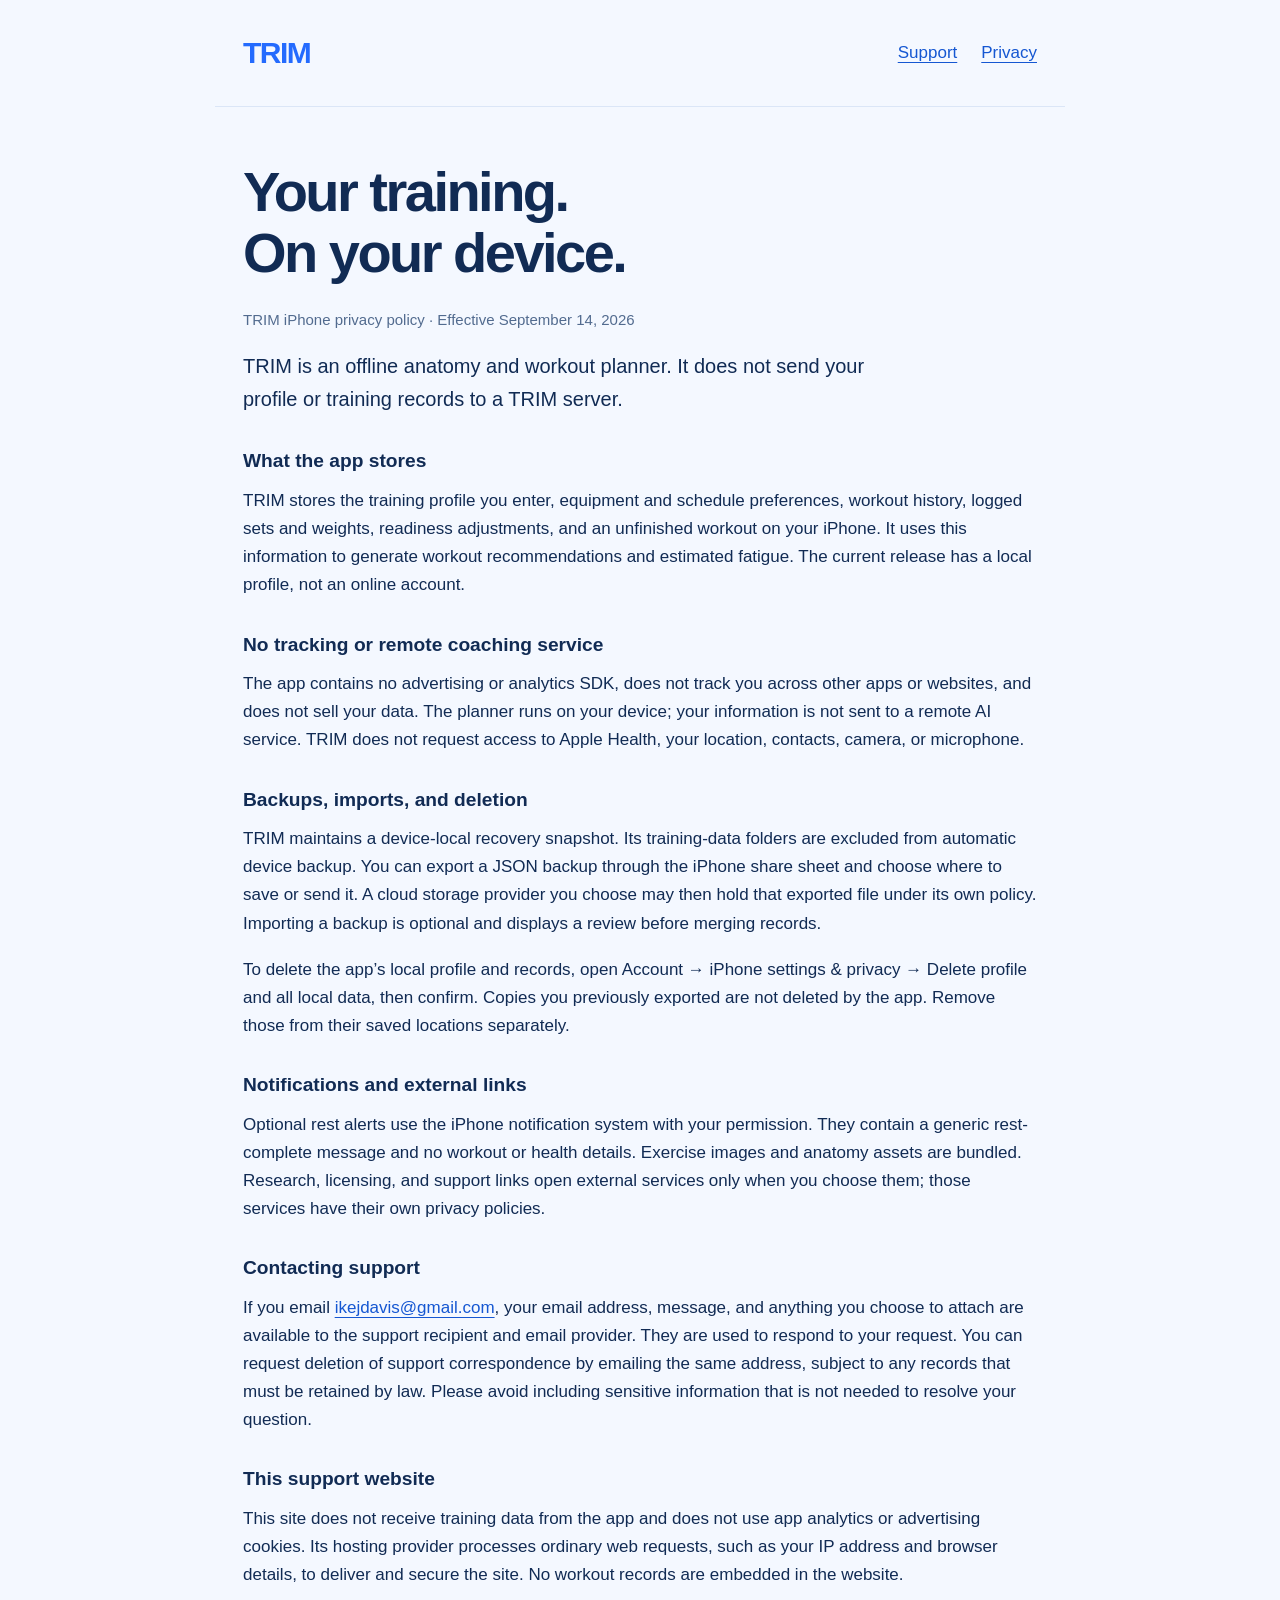
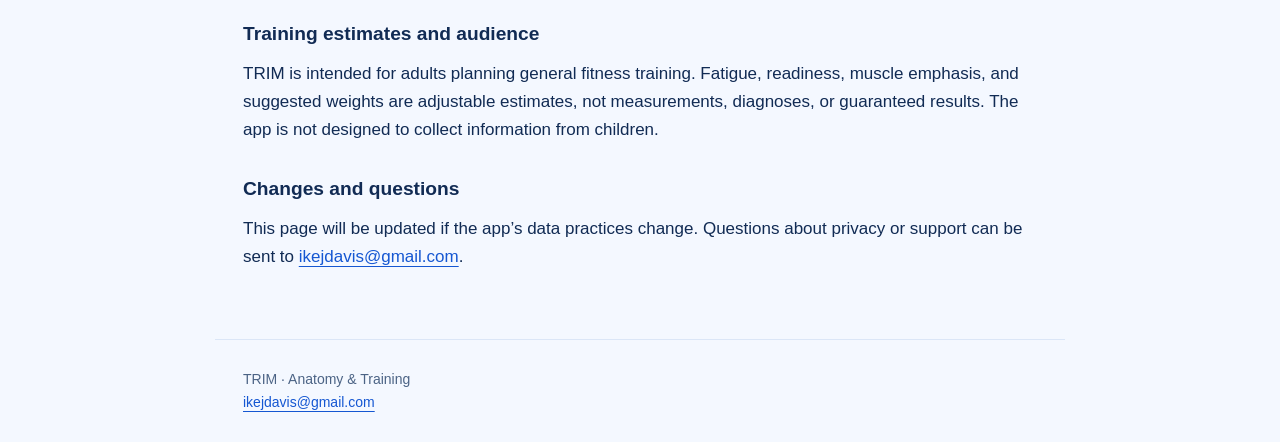
==== privacy.html @ 35771d31 "TRIM support and privacy pages Co-Authored-By: Claude Opus 5.5 <noreply@anthropic.com>" ====
<!doctype html><html lang="en"><head><meta charset="utf-8"><meta name="viewport" content="width=device-width,initial-scale=1"><title>TRIM — Privacy</title><meta name="description" content="How TRIM keeps training data on your iPhone and handles optional backups and support."><link rel="stylesheet" href="site.css"><link rel="icon" type="image/svg+xml" href="data:image/svg+xml,%3Csvg%20xmlns%3D%22http%3A//www.w3.org/2000/svg%22%20viewBox%3D%220%200%2064%2064%22%3E%3Crect%20width%3D%2264%22%20height%3D%2264%22%20rx%3D%2214%22%20fill%3D%22%23246bfe%22/%3E%3Cpath%20d%3D%22M17%2014H47V23H27V30H42V39H27V50H17Z%22%20fill%3D%22white%22/%3E%3C/svg%3E"></head><body><header><a class="brand" href="index.html">TRIM</a><nav aria-label="Main"><a href="index.html">Support</a><a href="privacy.html">Privacy</a></nav></header><main><h1>Your training.<br>On your device.</h1><p class="stamp">TRIM iPhone privacy policy · Effective September 14, 2026</p>
<p class="lead">TRIM is an offline anatomy and workout planner. It does not send your profile or training records to a TRIM server.</p>
<h2>What the app stores</h2><p>TRIM stores the training profile you enter, equipment and schedule preferences, workout history, logged sets and weights, readiness adjustments, and an unfinished workout on your iPhone. It uses this information to generate workout recommendations and estimated fatigue. The current release has a local profile, not an online account.</p>
<h2>No tracking or remote coaching service</h2><p>The app contains no advertising or analytics SDK, does not track you across other apps or websites, and does not sell your data. The planner runs on your device; your information is not sent to a remote AI service. TRIM does not request access to Apple Health, your location, contacts, camera, or microphone.</p>
<h2>Backups, imports, and deletion</h2><p>TRIM maintains a device-local recovery snapshot. Its training-data folders are excluded from automatic device backup. You can export a JSON backup through the iPhone share sheet and choose where to save or send it. A cloud storage provider you choose may then hold that exported file under its own policy. Importing a backup is optional and displays a review before merging records.</p><p>To delete the app’s local profile and records, open Account → iPhone settings &amp; privacy → Delete profile and all local data, then confirm. Copies you previously exported are not deleted by the app. Remove those from their saved locations separately.</p>
<h2>Notifications and external links</h2><p>Optional rest alerts use the iPhone notification system with your permission. They contain a generic rest-complete message and no workout or health details. Exercise images and anatomy assets are bundled. Research, licensing, and support links open external services only when you choose them; those services have their own privacy policies.</p>
<h2>Contacting support</h2><p>If you email <a href="mailto:ikejdavis@gmail.com">ikejdavis@gmail.com</a>, your email address, message, and anything you choose to attach are available to the support recipient and email provider. They are used to respond to your request. You can request deletion of support correspondence by emailing the same address, subject to any records that must be retained by law. Please avoid including sensitive information that is not needed to resolve your question.</p>
<h2>This support website</h2><p>This site does not receive training data from the app and does not use app analytics or advertising cookies. Its hosting provider processes ordinary web requests, such as your IP address and browser details, to deliver and secure the site. No workout records are embedded in the website.</p>
<h2>Training estimates and audience</h2><p>TRIM is intended for adults planning general fitness training. Fatigue, readiness, muscle emphasis, and suggested weights are adjustable estimates, not measurements, diagnoses, or guaranteed results. The app is not designed to collect information from children.</p>
<h2>Changes and questions</h2><p>This page will be updated if the app’s data practices change. Questions about privacy or support can be sent to <a href="mailto:ikejdavis@gmail.com">ikejdavis@gmail.com</a>.</p></main><footer>TRIM · Anatomy &amp; Training<br><a href="mailto:ikejdavis@gmail.com">ikejdavis@gmail.com</a></footer></body></html>
---- site.css ----
:root{font-family:-apple-system,BlinkMacSystemFont,"Segoe UI",sans-serif;color:#112b54;background:#f4f8ff;color-scheme:light}*{box-sizing:border-box}body{margin:0;font-size:17px;line-height:1.65}header,main,footer{max-width:850px;margin:auto;padding:28px}header{display:flex;justify-content:space-between;align-items:center;gap:25px;flex-wrap:wrap;border-bottom:1px solid #dbe6f7}.brand{font-size:30px;font-weight:900;letter-spacing:-1.5px;text-decoration:none;color:#246bfe}nav{display:flex;gap:24px}a{color:#1557d2;text-underline-offset:4px}a:focus-visible{outline:3px solid #246bfe;outline-offset:5px;border-radius:2px}h1{font-size:clamp(2.3rem,7vw,3.5rem);line-height:1.1;letter-spacing:-.045em;margin:26px 0 24px;font-weight:850}h2{font-size:1.2rem;line-height:1.4;margin:32px 0 10px}p{margin:12px 0 18px}main{padding-bottom:50px}.lead{font-size:1.25rem;max-width:650px}.contact{display:inline-block;padding:12px 18px;border-radius:13px;background:#246bfe;color:white;font-weight:700;text-decoration:none;margin:8px 0 28px;overflow-wrap:anywhere}details{border-top:1px solid #dbe6f7;padding:20px 0}details:last-of-type{border-bottom:1px solid #dbe6f7}summary{font-weight:750;cursor:pointer;font-size:18px}details p{padding-left:20px}footer{border-top:1px solid #dbe6f7;font-size:14px;color:#4b6385}.stamp{color:#526b8f;font-size:15px}li{margin:8px 0}@media(max-width:440px){header,main,footer{padding:22px}nav{gap:18px}}@media(prefers-reduced-motion:reduce){*{scroll-behavior:auto}}
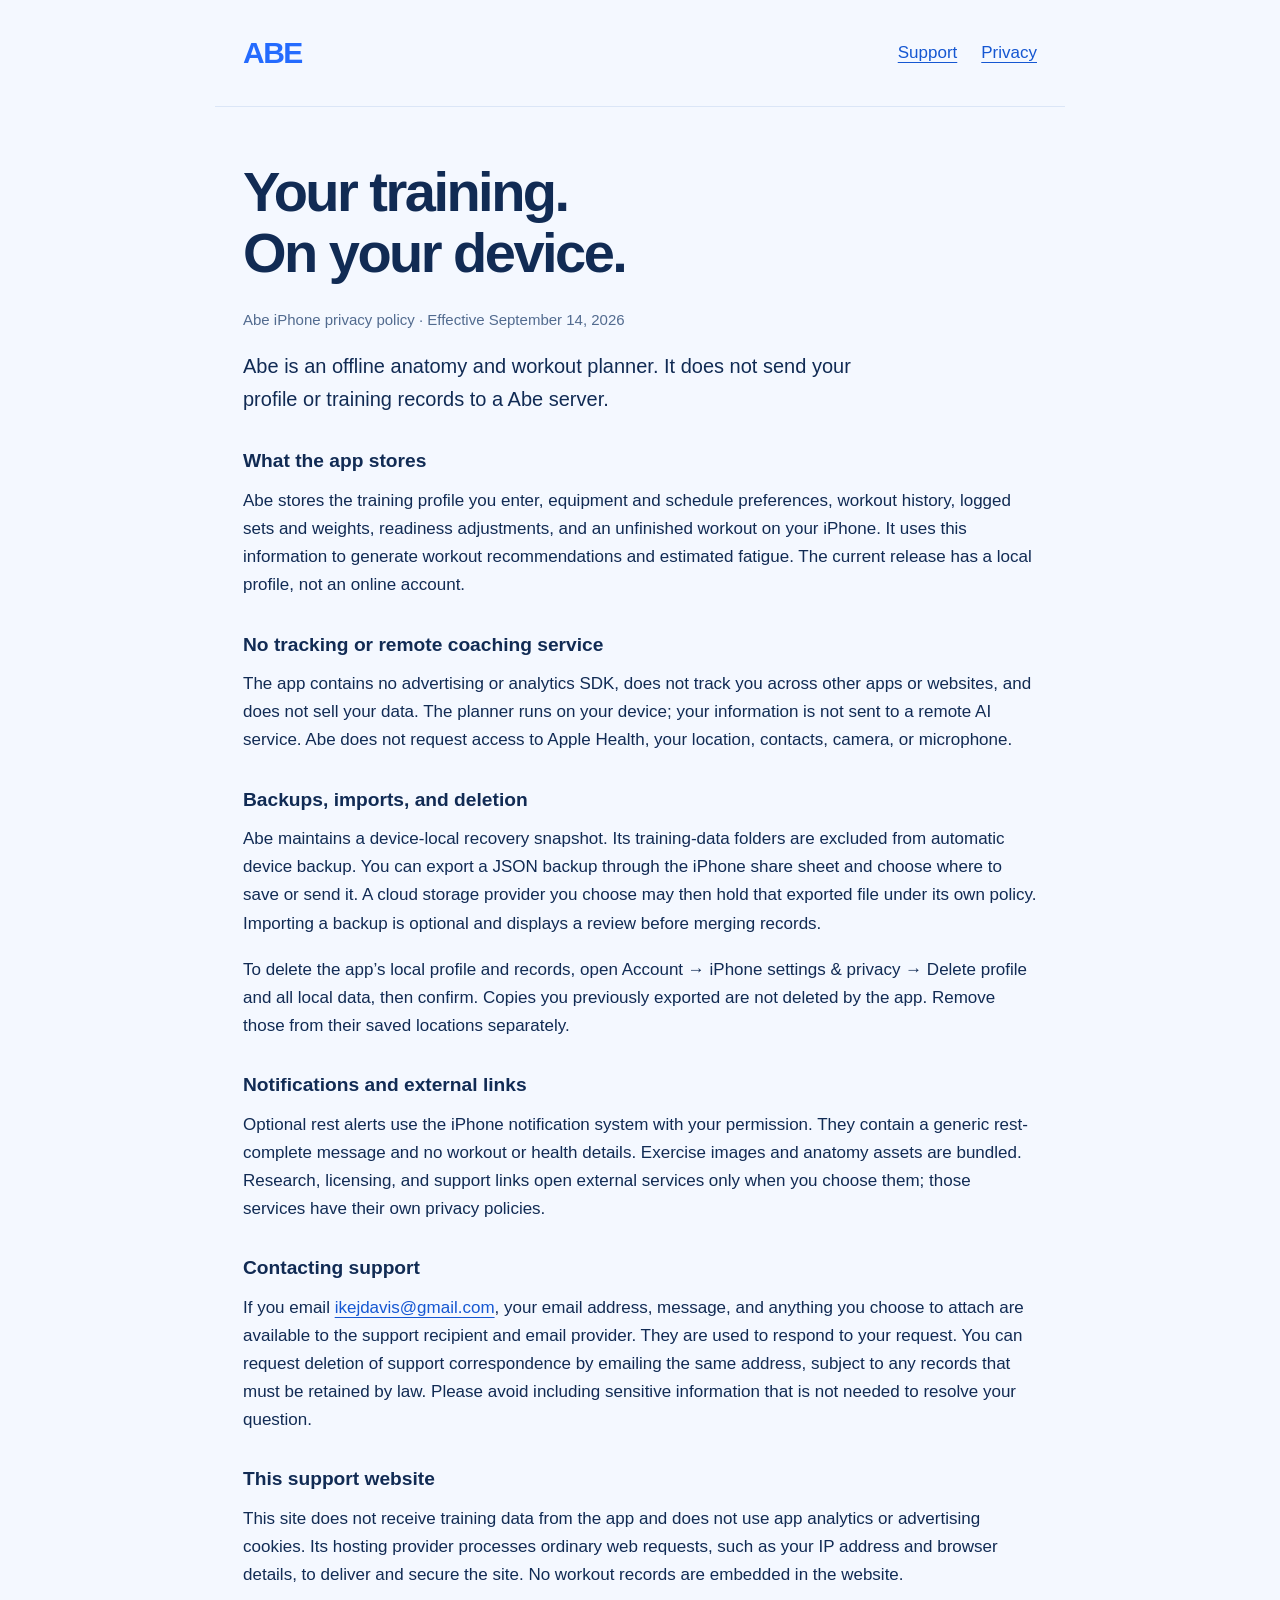
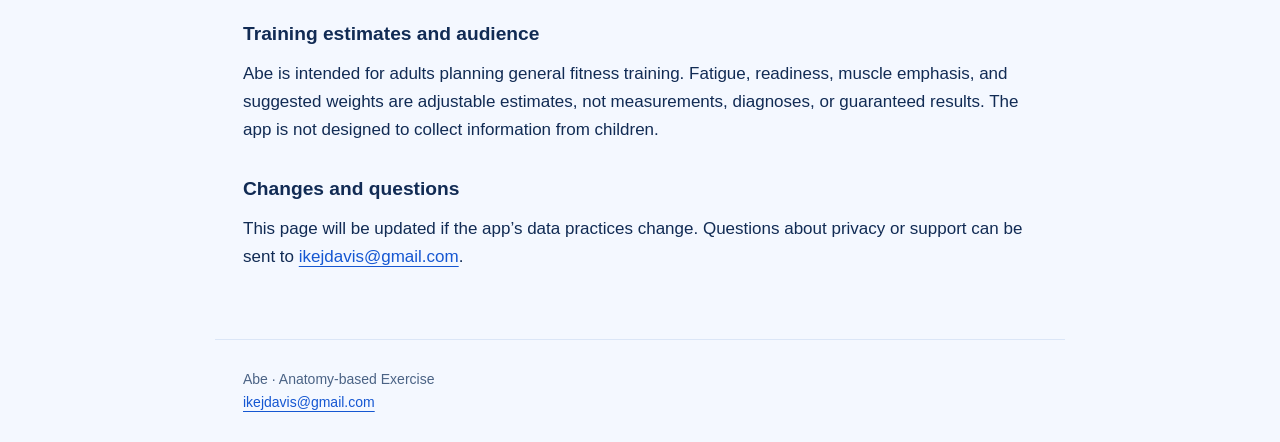
==== commit 5627715f: "Rename TRIM to Abe Co-Authored-By: Claude Opus 5.5 <noreply@anthropic.com>" ====
--- a/privacy.html
+++ b/privacy.html
@@ -1,10 +1,10 @@
-<!doctype html><html lang="en"><head><meta charset="utf-8"><meta name="viewport" content="width=device-width,initial-scale=1"><title>TRIM — Privacy</title><meta name="description" content="How TRIM keeps training data on your iPhone and handles optional backups and support."><link rel="stylesheet" href="site.css"><link rel="icon" type="image/svg+xml" href="data:image/svg+xml,%3Csvg%20xmlns%3D%22http%3A//www.w3.org/2000/svg%22%20viewBox%3D%220%200%2064%2064%22%3E%3Crect%20width%3D%2264%22%20height%3D%2264%22%20rx%3D%2214%22%20fill%3D%22%23246bfe%22/%3E%3Cpath%20d%3D%22M17%2014H47V23H27V30H42V39H27V50H17Z%22%20fill%3D%22white%22/%3E%3C/svg%3E"></head><body><header><a class="brand" href="index.html">TRIM</a><nav aria-label="Main"><a href="index.html">Support</a><a href="privacy.html">Privacy</a></nav></header><main><h1>Your training.<br>On your device.</h1><p class="stamp">TRIM iPhone privacy policy · Effective September 14, 2026</p>
-<p class="lead">TRIM is an offline anatomy and workout planner. It does not send your profile or training records to a TRIM server.</p>
-<h2>What the app stores</h2><p>TRIM stores the training profile you enter, equipment and schedule preferences, workout history, logged sets and weights, readiness adjustments, and an unfinished workout on your iPhone. It uses this information to generate workout recommendations and estimated fatigue. The current release has a local profile, not an online account.</p>
-<h2>No tracking or remote coaching service</h2><p>The app contains no advertising or analytics SDK, does not track you across other apps or websites, and does not sell your data. The planner runs on your device; your information is not sent to a remote AI service. TRIM does not request access to Apple Health, your location, contacts, camera, or microphone.</p>
-<h2>Backups, imports, and deletion</h2><p>TRIM maintains a device-local recovery snapshot. Its training-data folders are excluded from automatic device backup. You can export a JSON backup through the iPhone share sheet and choose where to save or send it. A cloud storage provider you choose may then hold that exported file under its own policy. Importing a backup is optional and displays a review before merging records.</p><p>To delete the app’s local profile and records, open Account → iPhone settings &amp; privacy → Delete profile and all local data, then confirm. Copies you previously exported are not deleted by the app. Remove those from their saved locations separately.</p>
+<!doctype html><html lang="en"><head><meta charset="utf-8"><meta name="viewport" content="width=device-width,initial-scale=1"><title>Abe — Privacy</title><meta name="description" content="How Abe keeps training data on your iPhone and handles optional backups and support."><link rel="stylesheet" href="site.css"><link rel="icon" type="image/svg+xml" href="data:image/svg+xml,%3Csvg%20xmlns%3D%22http%3A//www.w3.org/2000/svg%22%20viewBox%3D%220%200%2064%2064%22%3E%3Crect%20width%3D%2264%22%20height%3D%2264%22%20rx%3D%2214%22%20fill%3D%22%23246bfe%22/%3E%3Cpath%20d%3D%22M17%2014H47V23H27V30H42V39H27V50H17Z%22%20fill%3D%22white%22/%3E%3C/svg%3E"></head><body><header><a class="brand" href="index.html">ABE</a><nav aria-label="Main"><a href="index.html">Support</a><a href="privacy.html">Privacy</a></nav></header><main><h1>Your training.<br>On your device.</h1><p class="stamp">Abe iPhone privacy policy · Effective September 14, 2026</p>
+<p class="lead">Abe is an offline anatomy and workout planner. It does not send your profile or training records to a Abe server.</p>
+<h2>What the app stores</h2><p>Abe stores the training profile you enter, equipment and schedule preferences, workout history, logged sets and weights, readiness adjustments, and an unfinished workout on your iPhone. It uses this information to generate workout recommendations and estimated fatigue. The current release has a local profile, not an online account.</p>
+<h2>No tracking or remote coaching service</h2><p>The app contains no advertising or analytics SDK, does not track you across other apps or websites, and does not sell your data. The planner runs on your device; your information is not sent to a remote AI service. Abe does not request access to Apple Health, your location, contacts, camera, or microphone.</p>
+<h2>Backups, imports, and deletion</h2><p>Abe maintains a device-local recovery snapshot. Its training-data folders are excluded from automatic device backup. You can export a JSON backup through the iPhone share sheet and choose where to save or send it. A cloud storage provider you choose may then hold that exported file under its own policy. Importing a backup is optional and displays a review before merging records.</p><p>To delete the app’s local profile and records, open Account → iPhone settings &amp; privacy → Delete profile and all local data, then confirm. Copies you previously exported are not deleted by the app. Remove those from their saved locations separately.</p>
 <h2>Notifications and external links</h2><p>Optional rest alerts use the iPhone notification system with your permission. They contain a generic rest-complete message and no workout or health details. Exercise images and anatomy assets are bundled. Research, licensing, and support links open external services only when you choose them; those services have their own privacy policies.</p>
 <h2>Contacting support</h2><p>If you email <a href="mailto:ikejdavis@gmail.com">ikejdavis@gmail.com</a>, your email address, message, and anything you choose to attach are available to the support recipient and email provider. They are used to respond to your request. You can request deletion of support correspondence by emailing the same address, subject to any records that must be retained by law. Please avoid including sensitive information that is not needed to resolve your question.</p>
 <h2>This support website</h2><p>This site does not receive training data from the app and does not use app analytics or advertising cookies. Its hosting provider processes ordinary web requests, such as your IP address and browser details, to deliver and secure the site. No workout records are embedded in the website.</p>
-<h2>Training estimates and audience</h2><p>TRIM is intended for adults planning general fitness training. Fatigue, readiness, muscle emphasis, and suggested weights are adjustable estimates, not measurements, diagnoses, or guaranteed results. The app is not designed to collect information from children.</p>
-<h2>Changes and questions</h2><p>This page will be updated if the app’s data practices change. Questions about privacy or support can be sent to <a href="mailto:ikejdavis@gmail.com">ikejdavis@gmail.com</a>.</p></main><footer>TRIM · Anatomy &amp; Training<br><a href="mailto:ikejdavis@gmail.com">ikejdavis@gmail.com</a></footer></body></html>+<h2>Training estimates and audience</h2><p>Abe is intended for adults planning general fitness training. Fatigue, readiness, muscle emphasis, and suggested weights are adjustable estimates, not measurements, diagnoses, or guaranteed results. The app is not designed to collect information from children.</p>
+<h2>Changes and questions</h2><p>This page will be updated if the app’s data practices change. Questions about privacy or support can be sent to <a href="mailto:ikejdavis@gmail.com">ikejdavis@gmail.com</a>.</p></main><footer>Abe · Anatomy-based Exercise<br><a href="mailto:ikejdavis@gmail.com">ikejdavis@gmail.com</a></footer></body></html>
